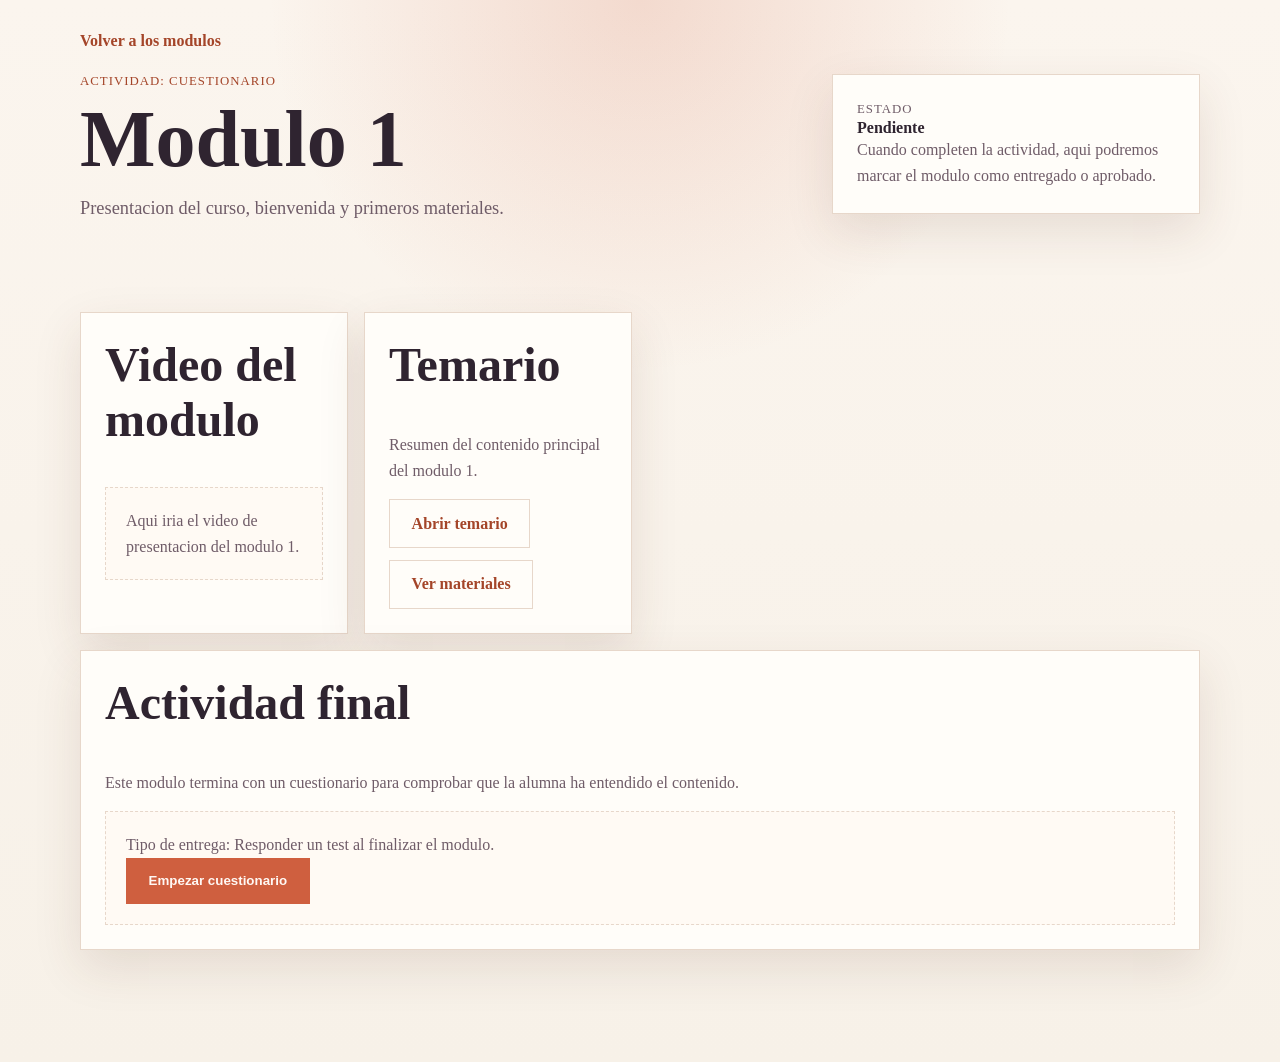
==== modulo.html @ 3412e634 "PRIMERA SUBIDA DEL PROYECTO" ====
<!DOCTYPE html>
<html lang="es">
<head>
  <meta charset="UTF-8">
  <meta name="viewport" content="width=device-width, initial-scale=1.0">
  <title>Detalle del modulo | Foro de Mujeres</title>
  <link rel="stylesheet" href="css/styles.css">
</head>
<body>
  <main class="module-page">
    <section class="section module-detail">
      <a class="back-link" href="index.html">Volver a los modulos</a>
      <div class="module-detail__hero">
        <div>
          <p class="section__eyebrow" id="moduleType">Actividad del modulo</p>
          <h1 id="moduleTitle">Modulo</h1>
          <p class="hero__text" id="moduleDescription"></p>
        </div>
        <div class="status-card">
          <p class="status-card__label">Estado</p>
          <strong>Pendiente</strong>
          <p>Cuando completen la actividad, aqui podremos marcar el modulo como entregado o aprobado.</p>
        </div>
      </div>
    </section>

    <section class="section module-layout">
      <article class="content-panel">
        <h2>Video del modulo</h2>
        <div class="placeholder-box">
          <p id="moduleVideo">Aqui podreis insertar el enlace o reproductor del video.</p>
        </div>
      </article>

      <article class="content-panel">
        <h2>Temario</h2>
        <p id="moduleTopic"></p>
        <div class="link-list">
          <a class="button button--light" href="#">Abrir temario</a>
          <a class="button button--light" href="#">Ver materiales</a>
        </div>
      </article>

      <article class="content-panel content-panel--wide">
        <h2>Actividad final</h2>
        <p id="moduleActivityText"></p>
        <div class="activity-box" id="activityBox"></div>
      </article>
    </section>
  </main>

  <script src="js/modules-data.js"></script>
  <script src="js/modulo.js"></script>
</body>
</html>
---- css/styles.css ----
:root {
  --bg: #f7f1e8;
  --panel: #fffaf4;
  --card: #fffdf9;
  --text: #2f2430;
  --muted: #6f5c68;
  --accent: #cf5f3f;
  --accent-dark: #a44529;
  --line: #e7d7ca;
  --shadow: 0 18px 45px rgba(90, 49, 32, 0.12);
}

* {
  box-sizing: border-box;
}

body {
  margin: 0;
  font-family: Georgia, "Times New Roman", serif;
  color: var(--text);
  background:
    radial-gradient(circle at top, rgba(207, 95, 63, 0.18), transparent 30%),
    linear-gradient(180deg, #fbf5ee 0%, var(--bg) 100%);
}

a {
  color: inherit;
  text-decoration: none;
}

h1,
h2,
h3,
p {
  margin-top: 0;
}

.hero {
  min-height: 72vh;
  display: grid;
  place-items: center;
  padding: 3rem 1.5rem;
}

.hero--small {
  min-height: 60vh;
}

.hero__content {
  width: min(900px, 100%);
  background: rgba(255, 250, 244, 0.88);
  border: 1px solid rgba(231, 215, 202, 0.9);
  box-shadow: var(--shadow);
  padding: 3rem;
}

.eyebrow,
.section__eyebrow {
  margin: 0 0 0.75rem;
  text-transform: uppercase;
  letter-spacing: 0.08em;
  font-size: 0.8rem;
  color: var(--accent-dark);
}

h1 {
  font-size: clamp(2.6rem, 7vw, 5rem);
  line-height: 0.95;
  margin-bottom: 1rem;
}

h2 {
  font-size: clamp(1.8rem, 4vw, 3rem);
}

.hero__text {
  max-width: 44rem;
  font-size: 1.15rem;
  line-height: 1.7;
  color: var(--muted);
  margin-bottom: 1.5rem;
}

.button {
  display: inline-block;
  padding: 0.9rem 1.35rem;
  background: var(--accent);
  color: #fff8f4;
  font-weight: bold;
  border: 1px solid transparent;
  cursor: pointer;
}

.button--light {
  background: transparent;
  color: var(--accent-dark);
  border-color: var(--line);
}

.section {
  width: min(1120px, calc(100% - 2rem));
  margin: 0 auto 4rem;
}

.section__heading {
  margin-bottom: 1.5rem;
}

.section__heading h2 {
  margin-bottom: 0;
}

.intro__grid,
.modules__grid,
.module-layout {
  display: grid;
  grid-template-columns: repeat(auto-fit, minmax(220px, 1fr));
  gap: 1rem;
}

.card,
.module-card,
.workflow__item,
.content-panel,
.status-card {
  background: var(--card);
  border: 1px solid var(--line);
  box-shadow: var(--shadow);
}

.card,
.module-card,
.content-panel,
.status-card {
  padding: 1.5rem;
}

.card p,
.module-card p,
.workflow__item p,
.content-panel p,
.status-card p {
  color: var(--muted);
  line-height: 1.6;
  margin-bottom: 0;
}

.module-card {
  min-height: 220px;
  display: flex;
  flex-direction: column;
  justify-content: space-between;
}

.module-card__badge {
  display: inline-block;
  width: fit-content;
  padding: 0.35rem 0.7rem;
  background: #f4ded4;
  color: var(--accent-dark);
  font-size: 0.85rem;
  margin-bottom: 1rem;
}

.workflow__list {
  display: grid;
  gap: 1rem;
}

.workflow__item {
  display: grid;
  grid-template-columns: 60px 1fr;
  align-items: center;
  padding: 1rem 1.25rem;
}

.workflow__item span {
  font-size: 1.8rem;
  color: var(--accent);
  font-weight: bold;
}

.module-page {
  padding: 2rem 0 3rem;
}

.back-link {
  display: inline-block;
  margin-bottom: 1.5rem;
  color: var(--accent-dark);
  font-weight: bold;
}

.module-detail__hero {
  display: grid;
  grid-template-columns: 2fr 1fr;
  gap: 1rem;
  align-items: start;
}

.status-card__label {
  text-transform: uppercase;
  letter-spacing: 0.08em;
  font-size: 0.8rem;
  margin-bottom: 0.5rem;
}

.content-panel--wide {
  grid-column: 1 / -1;
}

.placeholder-box,
.activity-box {
  margin-top: 1rem;
  padding: 1.25rem;
  border: 1px dashed var(--line);
  background: var(--panel);
}

.link-list {
  display: flex;
  flex-wrap: wrap;
  gap: 0.75rem;
  margin-top: 1rem;
}

@media (max-width: 700px) {
  .hero__content {
    padding: 2rem 1.5rem;
  }

  .workflow__item,
  .module-detail__hero {
    grid-template-columns: 1fr;
    gap: 0.75rem;
  }
}
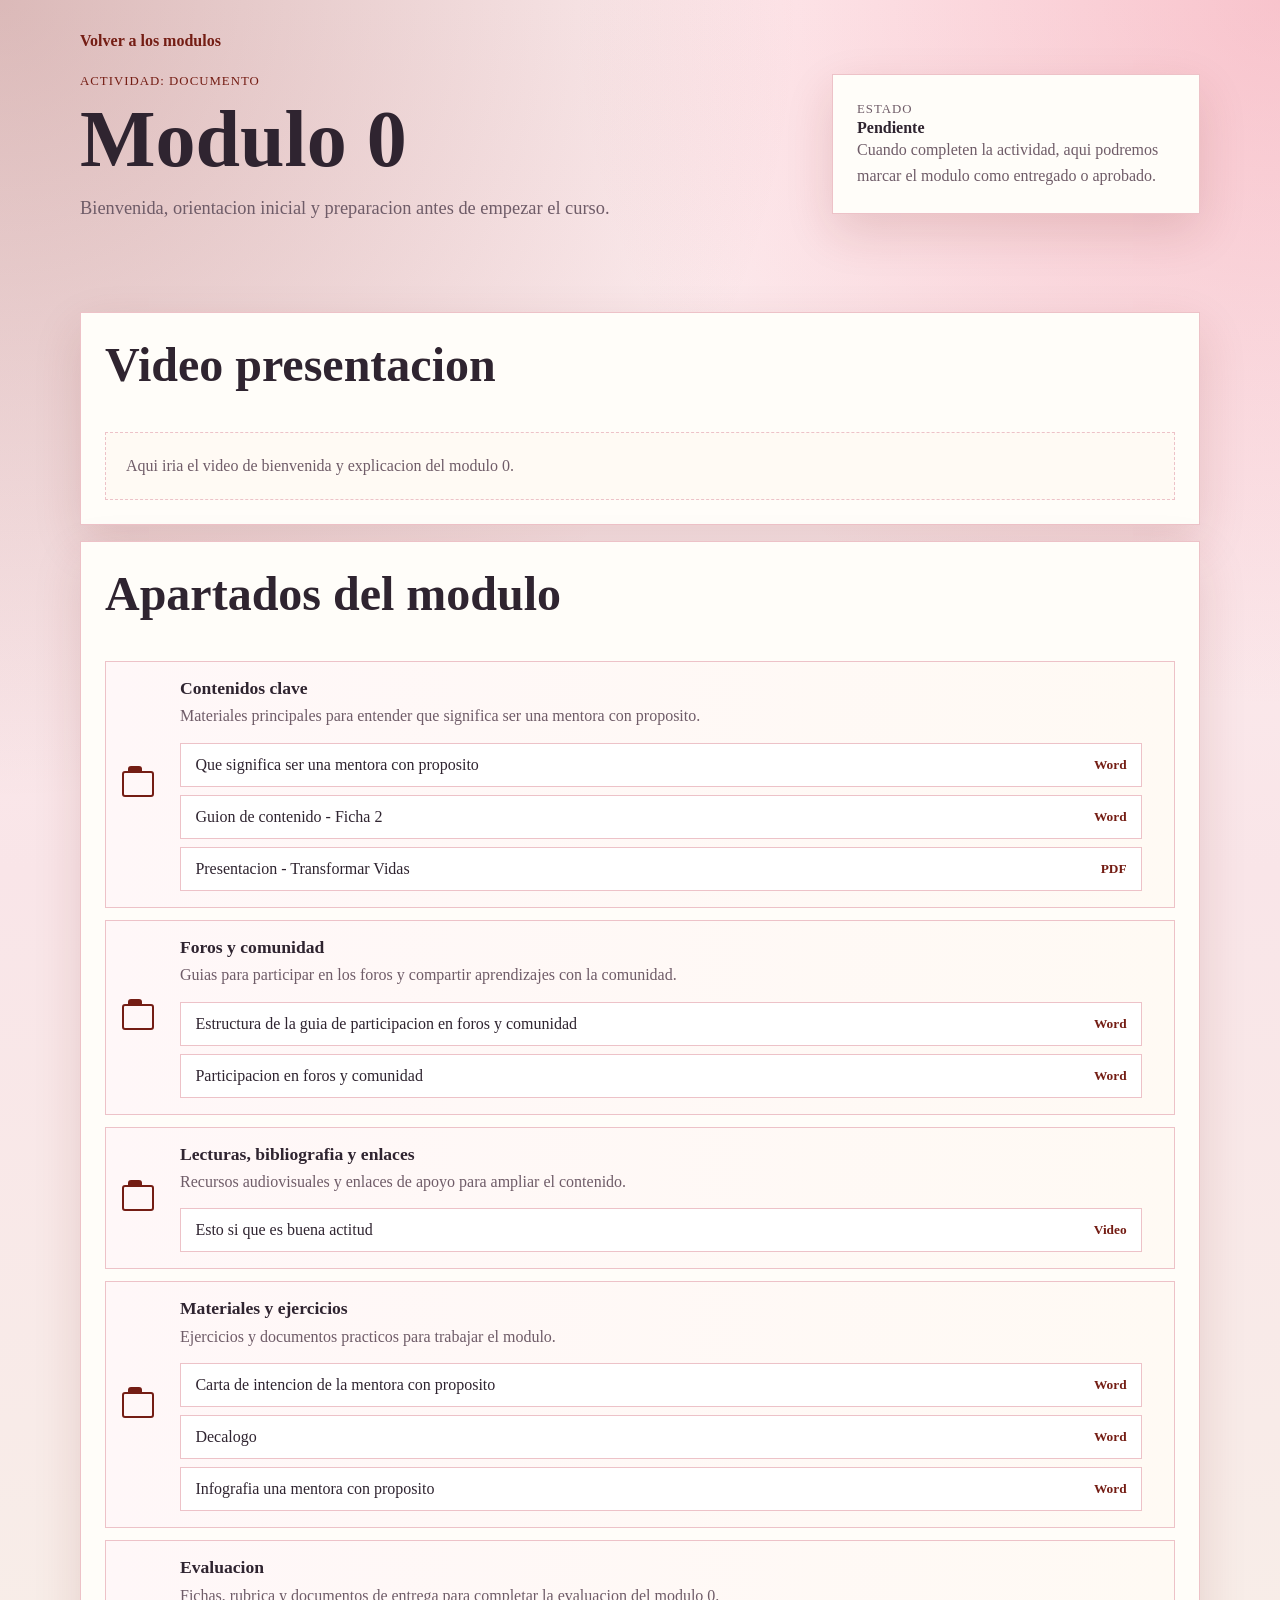
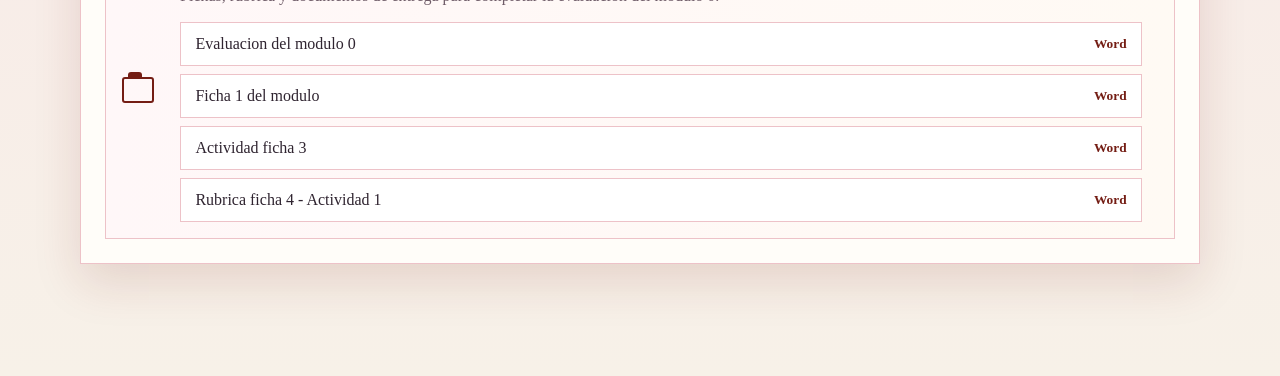
==== commit 4e679b46: "modulos" ====
--- a/modulo.html
+++ b/modulo.html
@@ -25,26 +25,16 @@
     </section>
 
     <section class="section module-layout">
-      <article class="content-panel">
-        <h2>Video del modulo</h2>
+      <article class="content-panel content-panel--wide">
+        <h2>Video presentacion</h2>
         <div class="placeholder-box">
           <p id="moduleVideo">Aqui podreis insertar el enlace o reproductor del video.</p>
         </div>
       </article>
 
-      <article class="content-panel">
-        <h2>Temario</h2>
-        <p id="moduleTopic"></p>
-        <div class="link-list">
-          <a class="button button--light" href="#">Abrir temario</a>
-          <a class="button button--light" href="#">Ver materiales</a>
-        </div>
-      </article>
-
       <article class="content-panel content-panel--wide">
-        <h2>Actividad final</h2>
-        <p id="moduleActivityText"></p>
-        <div class="activity-box" id="activityBox"></div>
+        <h2>Apartados del modulo</h2>
+        <div class="module-sections" id="moduleSections"></div>
       </article>
     </section>
   </main>
--- a/css/styles.css
+++ b/css/styles.css
@@ -4,10 +4,12 @@
   --card: #fffdf9;
   --text: #2f2430;
   --muted: #6f5c68;
-  --accent: #cf5f3f;
-  --accent-dark: #a44529;
-  --line: #e7d7ca;
-  --shadow: 0 18px 45px rgba(90, 49, 32, 0.12);
+  --accent: #741D14;
+  --accent-dark: #741D14;
+  --accent-soft: #f6b6bd;
+  --accent-bright: #e85d75;
+  --line: #edc2c8;
+  --shadow: 0 18px 45px rgba(116, 29, 20, 0.14);
 }
 
 * {
@@ -19,8 +21,9 @@
   font-family: Georgia, "Times New Roman", serif;
   color: var(--text);
   background:
-    radial-gradient(circle at top, rgba(207, 95, 63, 0.18), transparent 30%),
-    linear-gradient(180deg, #fbf5ee 0%, var(--bg) 100%);
+    radial-gradient(circle at top left, rgba(116, 29, 20, 0.26), transparent 34%),
+    radial-gradient(circle at top right, rgba(232, 93, 117, 0.3), transparent 30%),
+    linear-gradient(180deg, #fff0f2 0%, #f9e5e8 44%, var(--bg) 100%);
 }
 
 a {
@@ -156,7 +159,7 @@
   display: inline-block;
   width: fit-content;
   padding: 0.35rem 0.7rem;
-  background: #f4ded4;
+  background: var(--accent-soft);
   color: var(--accent-dark);
   font-size: 0.85rem;
   margin-bottom: 1rem;
@@ -176,7 +179,7 @@
 
 .workflow__item span {
   font-size: 1.8rem;
-  color: var(--accent);
+  color: var(--accent-bright);
   font-weight: bold;
 }
 
@@ -224,6 +227,83 @@
   margin-top: 1rem;
 }
 
+.module-sections {
+  display: grid;
+  gap: 0.75rem;
+  margin-top: 1rem;
+}
+
+.module-section {
+  display: grid;
+  grid-template-columns: 42px 1fr auto;
+  gap: 1rem;
+  align-items: center;
+  padding: 1rem;
+  background: linear-gradient(90deg, #fff7f8 0%, var(--panel) 100%);
+  border: 1px solid var(--line);
+}
+
+.module-section__icon {
+  width: 32px;
+  height: 26px;
+  border: 2px solid var(--accent-dark);
+  border-radius: 3px;
+  position: relative;
+}
+
+.module-section__icon::before {
+  content: "";
+  position: absolute;
+  top: -7px;
+  left: 4px;
+  width: 14px;
+  height: 7px;
+  background: var(--accent-dark);
+  border-radius: 3px 3px 0 0;
+}
+
+.module-section h3 {
+  margin-bottom: 0.35rem;
+  font-size: 1.1rem;
+}
+
+.module-section p {
+  color: var(--muted);
+  line-height: 1.5;
+  margin-bottom: 0;
+}
+
+.module-section__content {
+  min-width: 0;
+}
+
+.resource-list {
+  display: grid;
+  gap: 0.5rem;
+  margin-top: 0.9rem;
+}
+
+.resource-link {
+  display: flex;
+  justify-content: space-between;
+  gap: 1rem;
+  align-items: center;
+  padding: 0.75rem 0.9rem;
+  background: #fff;
+  border: 1px solid var(--line);
+  color: var(--text);
+}
+
+.resource-link span {
+  overflow-wrap: anywhere;
+}
+
+.resource-link small {
+  flex: 0 0 auto;
+  color: var(--accent-dark);
+  font-weight: bold;
+}
+
 @media (max-width: 700px) {
   .hero__content {
     padding: 2rem 1.5rem;
@@ -234,4 +314,19 @@
     grid-template-columns: 1fr;
     gap: 0.75rem;
   }
-}
+
+  .module-section {
+    grid-template-columns: 34px 1fr;
+  }
+
+  .module-section .button {
+    grid-column: 1 / -1;
+    text-align: center;
+  }
+
+  .resource-link {
+    align-items: flex-start;
+    flex-direction: column;
+    gap: 0.35rem;
+  }
+}
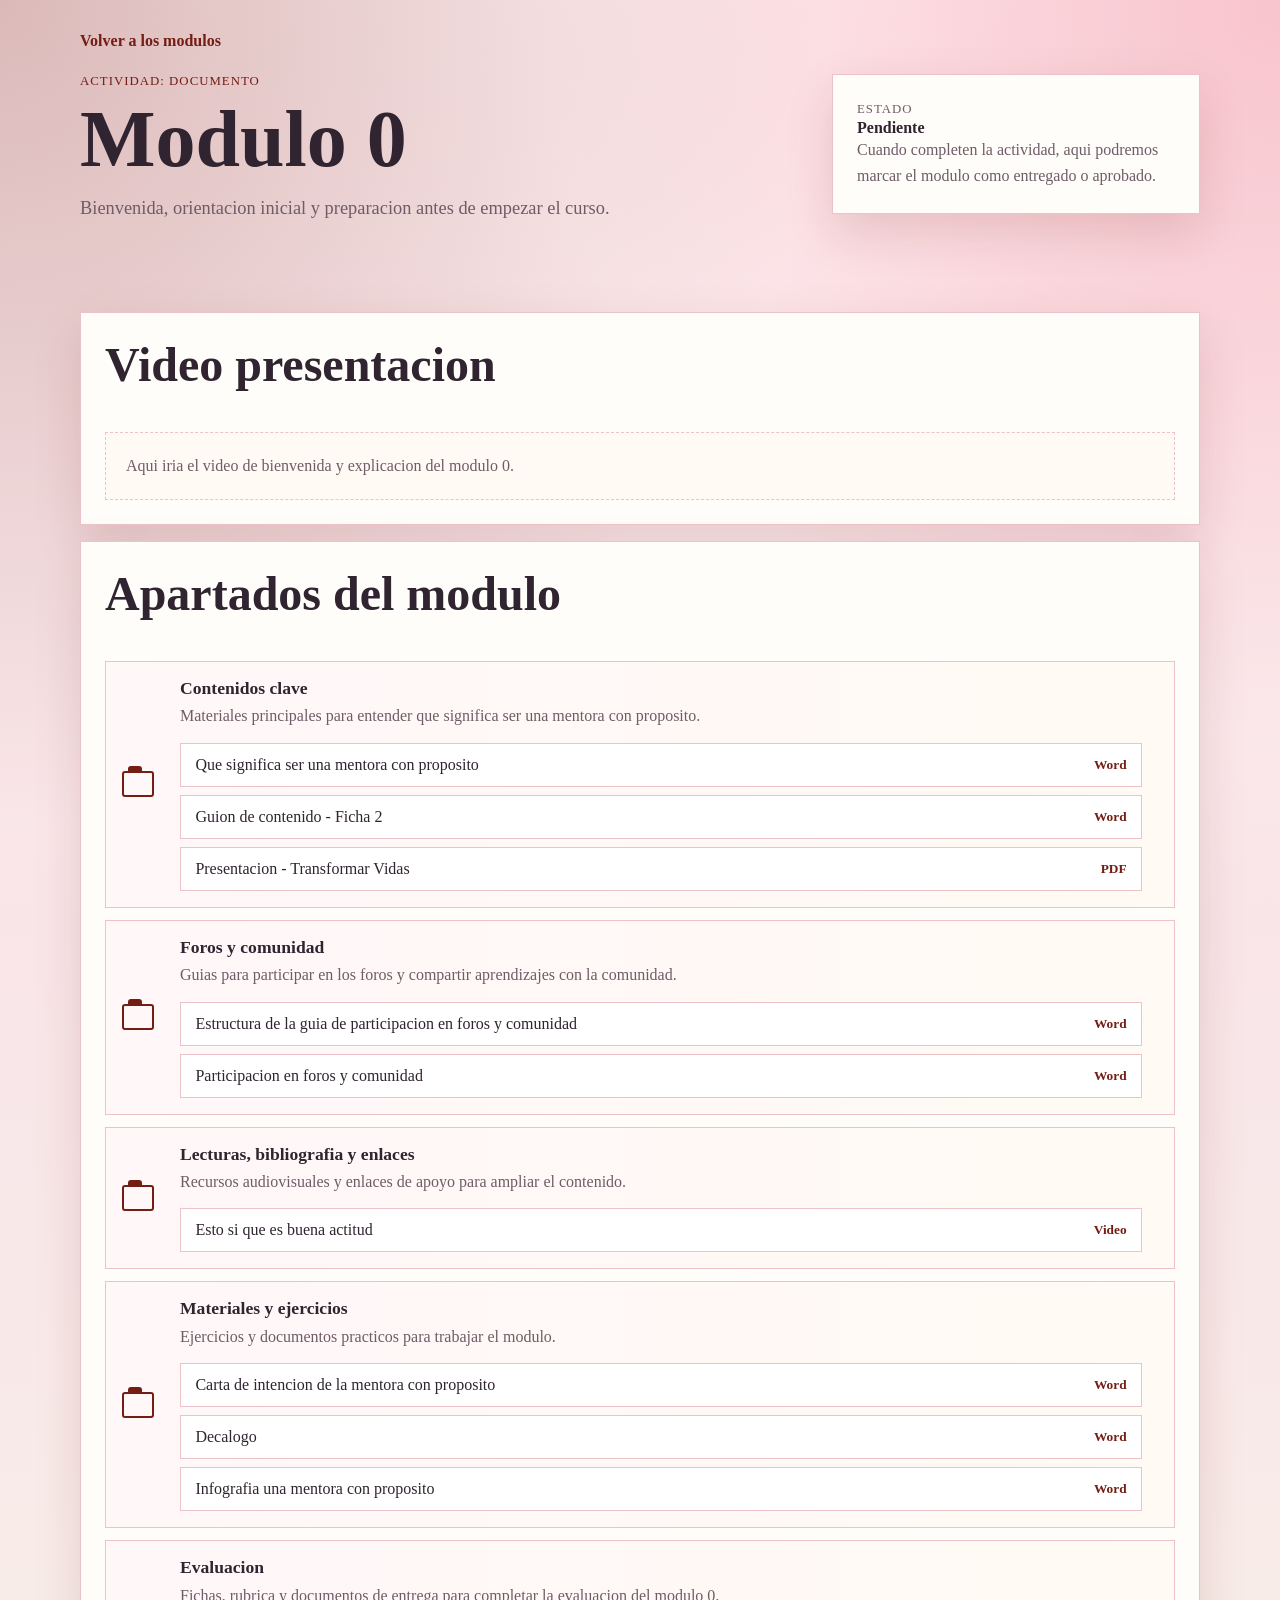
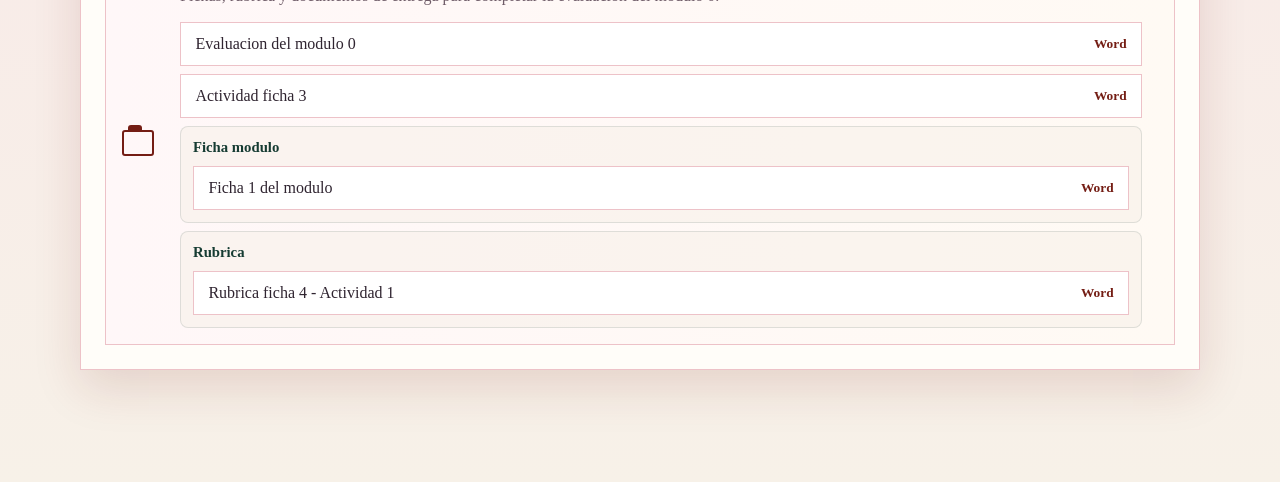
==== commit 66d93e45: "word y titulo" ====
--- a/modulo.html
+++ b/modulo.html
@@ -3,8 +3,10 @@
 <head>
   <meta charset="UTF-8">
   <meta name="viewport" content="width=device-width, initial-scale=1.0">
-  <title>Detalle del modulo | Foro de Mujeres</title>
+  <title>Detalle del modulo | Humanitasforoms.org</title>
   <link rel="stylesheet" href="css/styles.css">
+  <link rel="icon" type="image/jpeg" href="src/foroms.jpeg">
+  <link rel="apple-touch-icon" href="src/foroms.jpeg">
 </head>
 <body>
   <main class="module-page">
--- a/css/styles.css
+++ b/css/styles.css
@@ -12,6 +12,81 @@
   --shadow: 0 18px 45px rgba(116, 29, 20, 0.14);
 }
 
+.word-viewer {
+  display: grid;
+  gap: 24px;
+}
+
+.word-viewer__header h1 {
+  margin-bottom: 0;
+}
+
+.word-viewer__status {
+  border: 1px solid rgba(21, 59, 50, 0.16);
+  border-radius: 8px;
+  background: #f6f0e8;
+  color: #31423b;
+  padding: 16px;
+}
+
+.word-viewer__status--error {
+  border-color: rgba(141, 47, 47, 0.24);
+  background: #fff1ed;
+  color: #7a2b24;
+}
+
+.word-viewer__content {
+  border: 1px solid rgba(21, 59, 50, 0.14);
+  border-radius: 8px;
+  background: #fffdf9;
+  color: #26342f;
+  line-height: 1.7;
+  padding: clamp(20px, 4vw, 48px);
+}
+
+.word-viewer__content:empty {
+  display: none;
+}
+
+.word-viewer__content h1,
+.word-viewer__content h2,
+.word-viewer__content h3 {
+  color: #153b32;
+  line-height: 1.2;
+}
+
+.word-viewer__content img {
+  max-width: 100%;
+  height: auto;
+}
+
+.word-viewer__content table {
+  width: 100%;
+  border-collapse: collapse;
+}
+
+.word-viewer__content td,
+.word-viewer__content th {
+  border: 1px solid rgba(21, 59, 50, 0.16);
+  padding: 8px;
+  vertical-align: top;
+}
+
+.resource-folder {
+  display: grid;
+  gap: 10px;
+  border: 1px solid rgba(21, 59, 50, 0.12);
+  border-radius: 8px;
+  background: rgba(246, 240, 232, 0.58);
+  padding: 12px;
+}
+
+.resource-folder h4 {
+  margin: 0;
+  color: #153b32;
+  font-size: 0.92rem;
+}
+
 * {
   box-sizing: border-box;
 }
